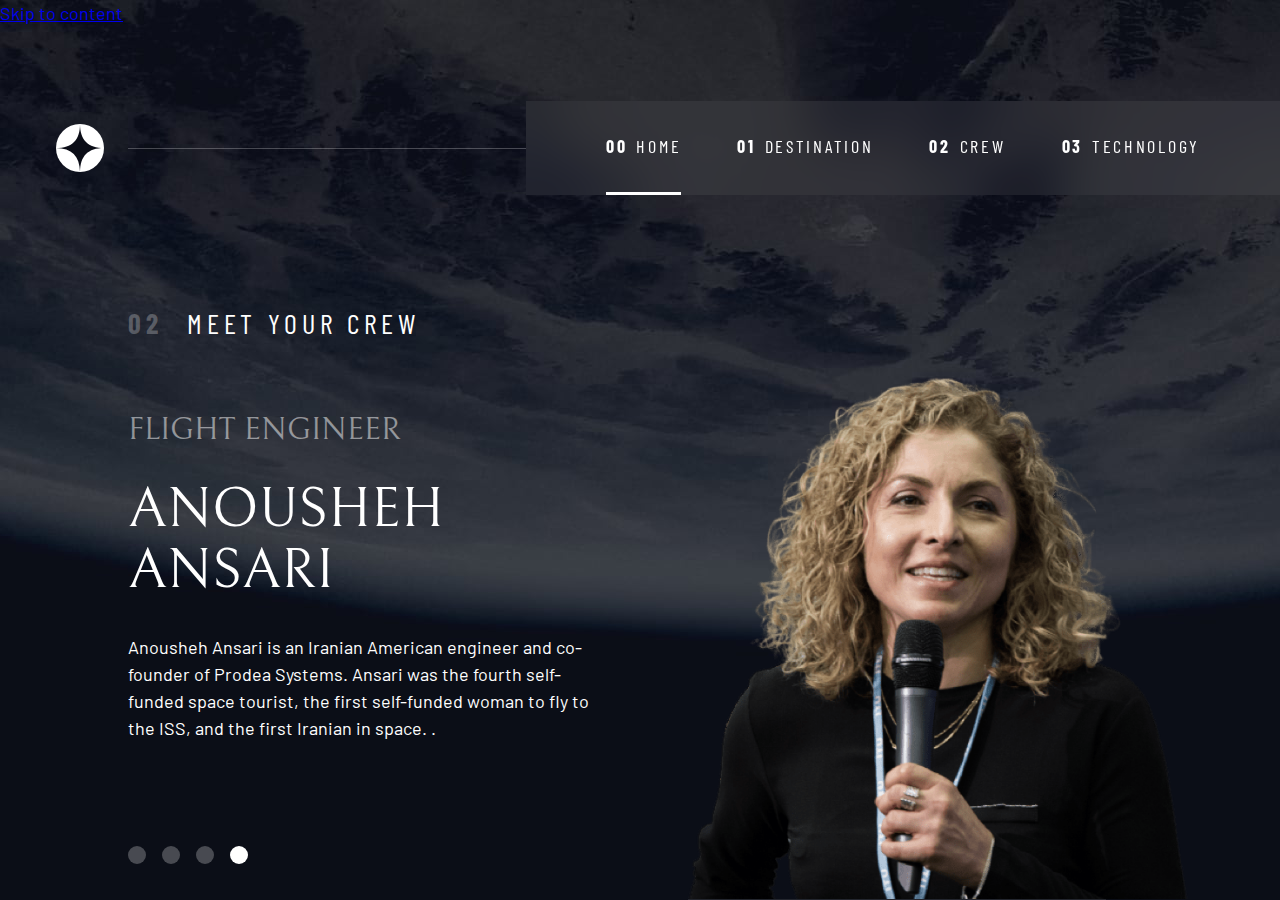
==== crew-engineer.html @ 7afeb898 "created crew files and content" ====
<!DOCTYPE html>
<html lang="en">
  <head>
    <meta charset="UTF-8" />
    <meta name="viewport" content="width=device-width, initial-scale=1.0" />

    <link
      rel="icon"
      type="image/png"
      sizes="32x32"
      href="./assets/favicon-32x32.png"
    />
    <!-- Google fonts -->
    <link rel="preconnect" href="https://fonts.googleapis.com" />
    <link rel="preconnect" href="https://fonts.gstatic.com" crossorigin />
    <link
      href="https://fonts.googleapis.com/css2?family=Barlow+Condensed:wght@400;700&family=Bellefair&family=Barlow:wght@400;700&display=swap"
      rel="stylesheet"
    />

    <!-- Our custom CSS -->
    <link rel="stylesheet" href="styles.css" />
    <title>Frontend Mentor | Space tourism website</title>
    <script src="navigation.js" defer></script>
  </head>

  <body class="crew">
    <a class="skip-to-content" href="#main">Skip to content</a>
    <header class="primary-header flex">
      <div>
        <img
          src="./assets/shared/logo.svg"
          alt="space tourism logo"
          class="logo"
        />
      </div>
      <button class="mobile-nav-toggle" aria-controls="primary-navigation">
        <span class="sr-only" aria-expanded="false">Menu</span>
      </button>
      <nav>
        <ul
          id="primary-navigation"
          data-visible="false"
          class="primary-navigation underline-indicators flex"
        >
          <li class="active">
            <a
              class="ff-sans-cond uppercase text-white letter-spacing-2"
              href="index.html"
              ><span aria-hidden="true">00</span>Home</a
            >
          </li>
          <li>
            <a
              class="ff-sans-cond uppercase text-white letter-spacing-2"
              href="destination.html"
              ><span aria-hidden="true">01</span>Destination</a
            >
          </li>
          <li>
            <a
              class="ff-sans-cond uppercase text-white letter-spacing-2"
              href="crew.html"
              ><span aria-hidden="true">02</span>Crew</a
            >
          </li>
          <li>
            <a
              class="ff-sans-cond uppercase text-white letter-spacing-2"
              href="technology.html"
              ><span aria-hidden="true">03</span>Technology</a
            >
          </li>
        </ul>
      </nav>
    </header>

    <main id="main" class="grid-container grid-container--crew flow">
      <h1 class="numbered-title">
        <span aria-hidden="true">02</span> Meet your crew
      </h1>

      <div class="dot-indicators flex">
        <button onclick="document.location = 'crew.html'" aria-selected="false">
            <span class="sr-only">The commander</span>
          </button>
          <button  onclick="document.location = 'crew-specialist.html'"  aria-selected="false">
            <span class="sr-only">The mission specialist</span>
          </button>
          <button  onclick="document.location = 'crew-pilot.html'"  aria-selected="false">
            <span class="sr-only">The pilot</span>
          </button>
          
            <button onclick="document.location = 'crew-engineer.html'" aria-selected="true">
              <span class="sr-only">The engineer</span>
            </button>
      </div>

      <article class="crew-details flow">
        <header class="flow flow--space-small">
          <h2 class="fs-600 ff-serif uppercase">Flight Engineer</h2>
          <p class="fs-700 uppercase ff-serif">Anousheh Ansari</p>
        </header>
        <p>
          Anousheh Ansari is an Iranian American engineer and co-founder of
          Prodea Systems. Ansari was the fourth self-funded space tourist, the
          first self-funded woman to fly to the ISS, and the first Iranian in
          space. .
        </p>
      </article>

      <picture>
        <source
          srcset="assets/crew/image-anousheh-ansari.png"
          type="image/webp"
        />
        <img src="assets/crew/image-anousheh-ansari.png" alt="Anousheh" />
      </picture>
    </main>
  </body>
</html>
---- styles.css ----
/* -------- */
/* custom properties */
/* -------- */
:root {
  /* colors  */
  --clr-dark: 230 35% 7%;
  --clr-light: 231 77% 90%;
  --clr-white: 0 0% 100%;
  /* font-size  */
  --fs-900: clamp(5rem, 8vh + 1rem, 9.375rem);
  --fs-800: 3.5rem;
  --fs-700: 1.5rem;
  --fs-600: 1rem;
  --fs-500: 1rem;
  --fs-400: 0.9375rem;
  --fs-300: 1rem;
  --fs-200: 0.875rem;
  /* font-families */
  --ff-serif: "Bellefair", serif;
  --ff-sans-cond: "Barlow Condensed", sans-serif;
  --ff-sans-normal: "Barlow", sans-serif;
}
@media (min-width: 35em) {
  :root {
    --fs-800: 5rem;
    --fs-700: 2.5rem;
    --fs-600: 1.5rem;
    --fs-500: 1.25rem;
    --fs-400: 1rem;
  }
}
@media (min-width: 45em) {
  :root {
    /* font-sizes */
    --fs-800: 6.25rem;
    --fs-700: 3.5rem;
    --fs-600: 2rem;
    --fs-500: 1.75rem;
    --fs-400: 1.125rem;
  }
}
*,
*::before,
*::after {
  box-sizing: border-box;
}
/* reset margins  */
body,
h1,
h2,
h3,
h4,
h5,
p,
figure,
picture {
  margin: 0;
  font-weight: 400;
}
/* body reset  */
body {
  display: grid;
  grid-template-rows: min-content 1fr;
  font-family: var(--ff-sans-normal);
  font-size: var(--fs-400);
  background-color: hsl(var(--clr-dark));
  color: hsl(var(--clr-white));
  line-height: 1.5;
  min-height: 100vh;
}
/* image reset  */
img,
picture {
  max-width: 100%;
  display: block;
}
/* form reset  */
input,
button,
textarea,
select {
  font: inherit;
}

/* remove animations for people who've turned them off */
@media (prefers-reduced-motion: reduce) {
  *,
  *::before,
  *::after {
    animation-duration: 0.01ms !important;
    animation-iteration-count: 1 !important;
    transition-duration: 0.01ms !important;
    scroll-behavior: auto !important;
  }
}
/* -------- */
/* utility classes  */
/* -------- */

.flex {
  display: flex;
  gap: var(--gap, 1rem);
}
.grid {
  display: grid;
  gap: var(--gap, 1rem);
}
.flow > *:where(:not(:first-child)) {
  margin-top: var(--flow-space, 1rem);
}
.container {
  padding-inline: 2em;
  margin-inline: auto;
  max-width: 80rem;
}
/* ----------------------------- */
/* Layout                        */
/* ----------------------------- */
.grid-container {
  display: grid;
  place-items: center;
  text-align: center;
  padding-bottom: 4rem;
  padding-inline: 1rem;
}
.grid-container * {
  max-width: 50ch;
}
.numbered-title {
  grid-area: title;
}
/* ----------------------------- */
/* Destination layout                        */
/* ----------------------------- */
.grid-container--destination {
  --flow-space: 2rem;
  grid-template-areas:
    "title"
    "image"
    "tabs"
    "content";
}
.grid-container--destination > picture {
  grid-area: image;
  max-width: 60%;
}
.grid-container--destination > .tab-list {
  grid-area: tabs;
}
.grid-container--destination > .destination-info {
  grid-area: content;
}
.destination-meta {
  flex-direction: column;
  border-top: 1px solid hsl(var(--clr-white) / 0.1);
  padding-top: 2.5rem;
  margin-top: 2.5rem;
}
/* ----------------------------- */
/* Crew layout                        */
/* ----------------------------- */
.grid-container--crew {
  --flow-space: 2rem;
  grid-template-areas:
    "title"
    "image"
    "tabs"
    "content";
}
.grid-container--crew > picture {
  grid-area: image;
  max-width: 60%;
  border-bottom: 1px solid hsl(var(--clr-white) / 0.1);
}
.grid-container--crew > .dot-indicators {
  grid-area: tabs;
}
.grid-container--crew > .crew-details {
  grid-area: content;
}
.crew-details h2 {
  color: hsl(var(--clr-white) / 0.5);
}
@media (min-width: 35em) {
  .numbered-title {
    justify-content: start;
    margin-top: 2rem;
  }
  .destination-meta {
    flex-direction: row;
    justify-content: space-evenly;
  }
  .grid-container--crew {
    padding-bottom: 0;
    grid-template-areas:
      "title"
      "content"
      "tabs"
      "image";
  }
}
@media (min-width: 45em) {
  .grid-container {
    text-align: left;
    column-gap: var(--container-gap, 6rem);
    grid-template-columns: minmax(1rem, 1fr) repeat(2, minmax(0, 30rem)) minmax(
        1rem,
        1fr
      );
  }
  .grid-container--home {
    padding-bottom: max(6rem, 20vh);
    align-items: end;
  }
  .grid-container--home > *:first-child {
    grid-column: 2;
  }
  .grid-container--home > *:last-child {
    grid-column: 3;
  }
  .grid-container--destination {
    justify-items: start;
    align-content: start;
    grid-template-areas:
      ". title title ."
      ". image tabs ."
      ". image content .";
  }
  .grid-container--destination > picture,
  .grid-container--crew > picture {
    max-width: 90%;
  }
  .destination-meta {
    justify-content: start;
    --gap: min(6vw, 6rem);
  }
  .grid-container--crew {
    justify-items: start;
    align-content: start;
    grid-template-areas:
      ". title title ."
      ". content image ."
      ". tabs image .";
  }
  .grid-container--crew > .dot-indicators {
    justify-self: start;
  }
}
.d-block {
  display: block;
}

/* screen reader  */
.sr-only {
  position: absolute;
  width: 1px;
  height: 1px;
  padding: 0;
  margin: -1px;
  overflow: hidden;
  clip: rect(0, 0, 0, 0);
  white-space: nowrap; /* added line */
  border: 0;
}
/* colors  */
.bg-dark {
  background-color: hsl(var(--clr-dark));
}
.bg-accent {
  background-color: hsl(var(--clr-light));
}
.bg-white {
  background-color: hsl(var(--clr-white));
}

.text-dark {
  color: hsl(var(--clr-dark));
}
.text-accent {
  color: hsl(var(--clr-light));
}
.text-white {
  color: hsl(var(--clr-white));
}
/* typography */

.ff-serif {
  font-family: var(--ff-serif);
}
.ff-sans-cond {
  font-family: var(--ff-sans-cond);
}
.ff-sans-normal {
  font-family: var(--ff-sans-normal);
}

.letter-spacing-1 {
  letter-spacing: 4.75px;
}
.letter-spacing-2 {
  letter-spacing: 2.7px;
}
.letter-spacing-3 {
  letter-spacing: 2.35px;
}

.uppercase {
  text-transform: uppercase;
}

.fs-900 {
  font-size: var(--fs-900);
}
.fs-800 {
  font-size: var(--fs-800);
}
.fs-700 {
  font-size: var(--fs-700);
}
.fs-600 {
  font-size: var(--fs-600);
}
.fs-500 {
  font-size: var(--fs-500);
}
.fs-400 {
  font-size: var(--fs-400);
}
.fs-300 {
  font-size: var(--fs-300);
}
.fs-200 {
  font-size: var(--fs-200);
}

.fs-900,
.fs-800,
.fs-700,
.fs-600 {
  line-height: 1.1;
}
.numbered-title {
  font-family: var(--ff-sans-cond);
  font-size: var(--fs-500);
  text-transform: uppercase;
  letter-spacing: 4.72px;
}

.numbered-title span {
  margin-right: 0.5em;
  font-weight: 700;
  color: hsl(var(--clr-white) / 0.25);
}
/* ------------------- */
/* Components         */
/* ------------------- */

.large-button {
  font-size: 2rem;
  position: relative;
  z-index: 1;
  padding: 0 2em;
  display: inline-grid;
  /* makes it a square  */
  aspect-ratio: 1;
  place-items: center;
  border-radius: 50%;
  text-decoration: none;
}
.large-button::after {
  content: "";
  position: absolute;
  z-index: -1;
  background-color: hsl(var(--clr-white) / 0.15);
  border-radius: inherit;
  height: 100%;
  width: 100%;
  opacity: 0;
  transition: opacity 500ms linear, transform 750ms ease-in-out;
}
.large-button:hover::after,
.large-button:focus::after {
  opacity: 1;
  transform: scale(1.5);
}
/* ------Header------ */
.logo {
  margin: 1.5rem clamp(1.5rem, 5vw, 3.5rem);
}
.primary-header {
  justify-content: space-between;
  align-items: center;
}
.primary-navigation {
  --gap: clamp(1.5rem, 5vw, 3.5rem);
  --underline-gap: 2rem;
  list-style: none;
  padding: 0;
  margin: 0;
  background: hsl(var(--clr-white) /);

  backdrop-filter: blur(1.5rem);
}
/* Browser support  */
@supports (backdrop-filter: blur(1rem)) {
  .primary-navigation {
    background: hsl(var(--clr-white) / 0.05);
    backdrop-filter: blur(1.5rem);
  }
}
.mobile-nav-toggle {
  display: none;
}
@media (max-width: 35rem) {
  .primary-navigation {
    flex-direction: column;
    position: fixed;
    inset: 0 0 0 30%;

    z-index: 1000;
    --underline-gap: 1rem;
    list-style: none;
    padding: min(20rem, 15vh) 2rem;
    margin: 0;
    transform: translateX(100%);
    transition: transform 500ms ease-in-out;
  }
  .primary-navigation[data-visible="true"] {
    transform: translateX(0);
  }
  .primary-navigation.underline-indicators > .active {
    border: 0;
  }
  .mobile-nav-toggle {
    display: block;
    position: absolute;
    z-index: 2000;
    right: 1rem;
    top: 2rem;
    background: transparent;
    border: 0;
    background-image: url(./assets/shared/icon-hamburger.svg);
    background-repeat: no-repeat;
    aspect-ratio: 1;
    width: 1.5rem;
    cursor: pointer;
  }
  .mobile-nav-toggle[aria-expanded="true"] {
    background-image: url(./assets/shared/icon-close.svg);
  }
}
.primary-navigation a {
  text-decoration: none;
}
.primary-navigation a > span {
  font-weight: 700;
  margin-right: 0.5em;
}
@media (min-width: 35em) {
  .primary-navigation {
    /* padding-inline: clamp(3rem, 7vw 15rem); */
    padding: 0 5rem;
  }
}
@media (min-width: 35em) and (max-width: 45em) {
  .primary-navigation a > span {
    display: none;
  }
}
@media (min-width: 45em) {
  .primary-header::after {
    content: "";
    display: block;
    position: relative;
    height: 1px;
    width: 100%;
    background: hsl(var(--clr-white) / 0.25);
    order: 1;
    margin-right: -2.5rem;
  }
  nav {
    order: 2;
  }

  .primary-navigation {
    margin-block: 2rem;
  }
}
/* selects all direct descendants  */
.underline-indicators > * {
  padding: var(--underline-gap, 1rem) 0;
  border: 0;
  border-bottom: 0.2rem solid hsl(var(--clr-white) / 0);
  cursor: pointer;
  background: transparent;
}
.underline-indicators > *:hover,
.underline-indicators > *:focus {
  border-color: hsl(var(--clr-white) / 0.5);
}
.underline-indicators > .active,
.underline-indicators > [aria-selected="true"] {
  color: hsl(var(--clr-white) / 1);
  border-color: hsl(var(--clr-white) / 1);
}
.tab-list {
  --gap: 2rem;
 
}
.dot-indicators > * {
  cursor: pointer;
  border: 0;
  border-radius: 50%;
  aspect-ratio: 1;
  padding: 0.5em;
  background-color: hsl(var(--clr-white) / 0.25);
}
.dot-indicators > *:hover,
.dot-indicators > *:focus {
  background-color: hsl(var(--clr-white) / 0.25);
}
.dot-indicators > [aria-selected="true"] {
  background-color: hsl(var(--clr-white) / 1);
}
/* ------------------- */
/* Page specific       */
/* ------------------- */

body {
  background-position: bottom center;
  background-size: cover;
}
/* home */
.home {
  background-image: url(./assets/home/background-home-mobile.jpg);
}
@media (min-width: 35rem) {
  .home {
    background-image: url(./assets/home/background-home-tablet.jpg);
    background-position: center;
  }
}
@media (min-width: 45rem) {
  .home {
    background-image: url(./assets/home/background-home-desktop.jpg);
    background-position: center;
  }
}
/* destination */
.destination {
  background-image: url(./assets/destination/background-destination-mobile.jpg);
}
@media (min-width: 35rem) {
  .destination {
    background-image: url(./assets/destination/background-destination-tablet.jpg);
    background-position: center;
  }
}
@media (min-width: 45rem) {
  .destination {
    background-image: url(./assets/destination/background-destination-desktop.jpg);
    background-position: center;
  }
}
/* crew */
.crew {
  background-image: url(./assets/home/background-crew-mobile.jpg);
}
@media (min-width: 35rem) {
  .crew {
    background-image: url(./assets/crew/background-crew-tablet.jpg);
    background-position: center;
  }
}
@media (min-width: 45rem) {
  .crew {
    background-image: url(./assets/crew/background-crew-desktop.jpg);
    background-position: center;
  }
}
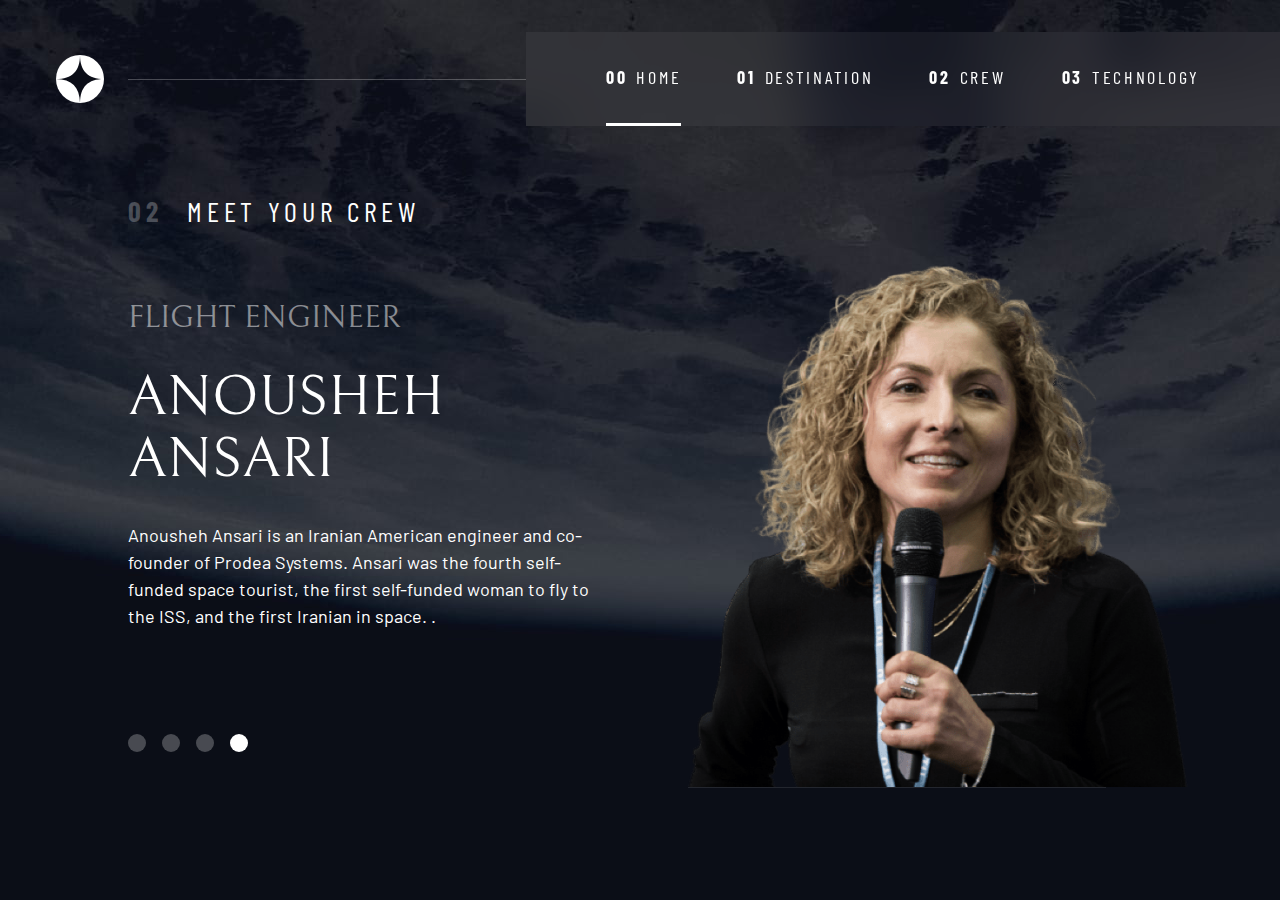
==== commit cba1be2a: "fixed bug in media query for mobile, resize img" ====
--- a/crew-engineer.html
+++ b/crew-engineer.html
@@ -23,99 +23,112 @@
     <title>Frontend Mentor | Space tourism website</title>
     <script src="navigation.js" defer></script>
   </head>
+  <div class="overflow">
+    <body class="crew">
+      <!-- <a class="skip-to-content" href="#main">Skip to content</a> -->
+      <header class="primary-header flex">
+        <div>
+          <img
+            src="./assets/shared/logo.svg"
+            alt="space tourism logo"
+            class="logo"
+          />
+        </div>
+        <button class="mobile-nav-toggle" aria-controls="primary-navigation">
+          <span class="sr-only" aria-expanded="false">Menu</span>
+        </button>
+        <nav>
+          <ul
+            id="primary-navigation"
+            data-visible="false"
+            class="primary-navigation underline-indicators flex"
+          >
+            <li class="active">
+              <a
+                class="ff-sans-cond uppercase text-white letter-spacing-2"
+                href="index.html"
+                ><span aria-hidden="true">00</span>Home</a
+              >
+            </li>
+            <li>
+              <a
+                class="ff-sans-cond uppercase text-white letter-spacing-2"
+                href="destination.html"
+                ><span aria-hidden="true">01</span>Destination</a
+              >
+            </li>
+            <li>
+              <a
+                class="ff-sans-cond uppercase text-white letter-spacing-2"
+                href="crew.html"
+                ><span aria-hidden="true">02</span>Crew</a
+              >
+            </li>
+            <li>
+              <a
+                class="ff-sans-cond uppercase text-white letter-spacing-2"
+                href="technology.html"
+                ><span aria-hidden="true">03</span>Technology</a
+              >
+            </li>
+          </ul>
+        </nav>
+      </header>
 
-  <body class="crew">
-    <a class="skip-to-content" href="#main">Skip to content</a>
-    <header class="primary-header flex">
-      <div>
-        <img
-          src="./assets/shared/logo.svg"
-          alt="space tourism logo"
-          class="logo"
-        />
-      </div>
-      <button class="mobile-nav-toggle" aria-controls="primary-navigation">
-        <span class="sr-only" aria-expanded="false">Menu</span>
-      </button>
-      <nav>
-        <ul
-          id="primary-navigation"
-          data-visible="false"
-          class="primary-navigation underline-indicators flex"
-        >
-          <li class="active">
-            <a
-              class="ff-sans-cond uppercase text-white letter-spacing-2"
-              href="index.html"
-              ><span aria-hidden="true">00</span>Home</a
-            >
-          </li>
-          <li>
-            <a
-              class="ff-sans-cond uppercase text-white letter-spacing-2"
-              href="destination.html"
-              ><span aria-hidden="true">01</span>Destination</a
-            >
-          </li>
-          <li>
-            <a
-              class="ff-sans-cond uppercase text-white letter-spacing-2"
-              href="crew.html"
-              ><span aria-hidden="true">02</span>Crew</a
-            >
-          </li>
-          <li>
-            <a
-              class="ff-sans-cond uppercase text-white letter-spacing-2"
-              href="technology.html"
-              ><span aria-hidden="true">03</span>Technology</a
-            >
-          </li>
-        </ul>
-      </nav>
-    </header>
+      <main id="main" class="grid-container grid-container--crew flow">
+        <h1 class="numbered-title">
+          <span aria-hidden="true">02</span> Meet your crew
+        </h1>
 
-    <main id="main" class="grid-container grid-container--crew flow">
-      <h1 class="numbered-title">
-        <span aria-hidden="true">02</span> Meet your crew
-      </h1>
-
-      <div class="dot-indicators flex">
-        <button onclick="document.location = 'crew.html'" aria-selected="false">
+        <div class="dot-indicators flex">
+          <button
+            onclick="document.location = 'crew.html'"
+            aria-selected="false"
+          >
             <span class="sr-only">The commander</span>
           </button>
-          <button  onclick="document.location = 'crew-specialist.html'"  aria-selected="false">
+          <button
+            onclick="document.location = 'crew-specialist.html'"
+            aria-selected="false"
+          >
             <span class="sr-only">The mission specialist</span>
           </button>
-          <button  onclick="document.location = 'crew-pilot.html'"  aria-selected="false">
+          <button
+            onclick="document.location = 'crew-pilot.html'"
+            aria-selected="false"
+          >
             <span class="sr-only">The pilot</span>
           </button>
-          
-            <button onclick="document.location = 'crew-engineer.html'" aria-selected="true">
-              <span class="sr-only">The engineer</span>
-            </button>
-      </div>
 
-      <article class="crew-details flow">
-        <header class="flow flow--space-small">
-          <h2 class="fs-600 ff-serif uppercase">Flight Engineer</h2>
-          <p class="fs-700 uppercase ff-serif">Anousheh Ansari</p>
-        </header>
-        <p>
-          Anousheh Ansari is an Iranian American engineer and co-founder of
-          Prodea Systems. Ansari was the fourth self-funded space tourist, the
-          first self-funded woman to fly to the ISS, and the first Iranian in
-          space. .
-        </p>
-      </article>
+          <button
+            onclick="document.location = 'crew-engineer.html'"
+            aria-selected="true"
+          >
+            <span class="sr-only">The engineer</span>
+          </button>
+        </div>
 
-      <picture>
-        <source
-          srcset="assets/crew/image-anousheh-ansari.png"
-          type="image/webp"
-        />
-        <img src="assets/crew/image-anousheh-ansari.png" alt="Anousheh" />
-      </picture>
-    </main>
-  </body>
+        <article class="crew-details flow">
+          <header class="flow flow--space-small">
+            <h2 class="fs-600 ff-serif uppercase">Flight Engineer</h2>
+            <p class="fs-700 uppercase ff-serif">Anousheh Ansari</p>
+          </header>
+          <p>
+            Anousheh Ansari is an Iranian American engineer and co-founder of
+            Prodea Systems. Ansari was the fourth self-funded space tourist, the
+            first self-funded woman to fly to the ISS, and the first Iranian in
+            space. .
+          </p>
+        </article>
+
+        <picture>
+          <source
+            srcset="assets/crew/image-anousheh-ansari.png"
+            type="image/webp"
+          />
+          <img src="assets/crew/image-anousheh-ansari.png" alt="Anousheh" />
+        </picture>
+      </main>
+    </body>
+  </div>
 </html>
--- a/styles.css
+++ b/styles.css
@@ -68,6 +68,10 @@
   line-height: 1.5;
   min-height: 100vh;
 }
+.overflow {
+  overflow-x: hidden;
+  position: relative;
+}
 /* image reset  */
 img,
 picture {
@@ -142,7 +146,8 @@
 }
 .grid-container--destination > picture {
   grid-area: image;
-  max-width: 60%;
+  max-width: 90%;
+  align-self: start;
 }
 .grid-container--destination > .tab-list {
   grid-area: tabs;
@@ -424,6 +429,9 @@
     margin: 0;
     transform: translateX(100%);
     transition: transform 500ms ease-in-out;
+  }
+  img {
+    width: 100%;
   }
   .primary-navigation[data-visible="true"] {
     transform: translateX(0);
@@ -505,7 +513,6 @@
 }
 .tab-list {
   --gap: 2rem;
- 
 }
 .dot-indicators > * {
   cursor: pointer;
@@ -515,6 +522,7 @@
   padding: 0.5em;
   background-color: hsl(var(--clr-white) / 0.25);
 }
+
 .dot-indicators > *:hover,
 .dot-indicators > *:focus {
   background-color: hsl(var(--clr-white) / 0.25);
@@ -578,3 +586,13 @@
     background-position: center;
   }
 }
+/* technology  */
+.technology {
+  background-image: url(./assets/technology/background-technology-desktop.jpg);
+}
+.tech-numbered-link {
+  border: .1px solid hsl(var(--clr-white) / 1);
+  border-radius: 50%;
+  height: 50px;
+ 
+}
